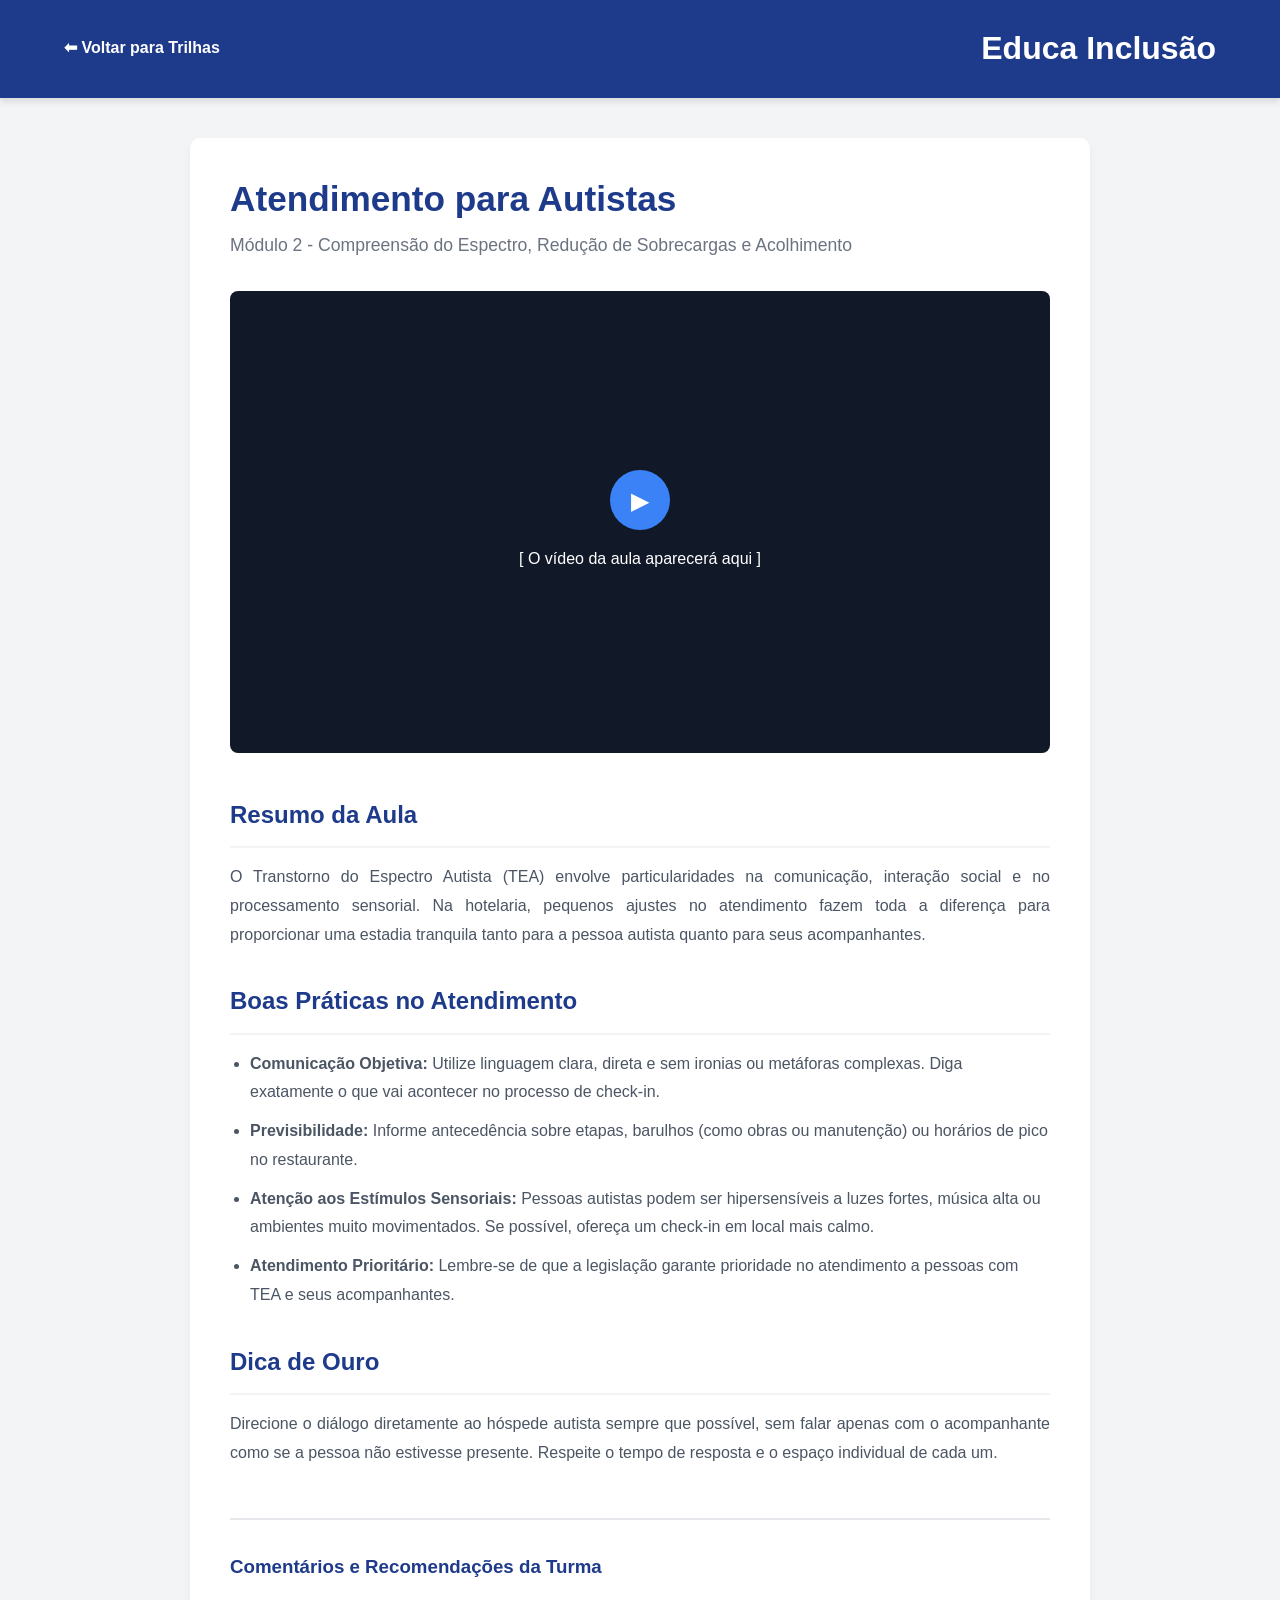
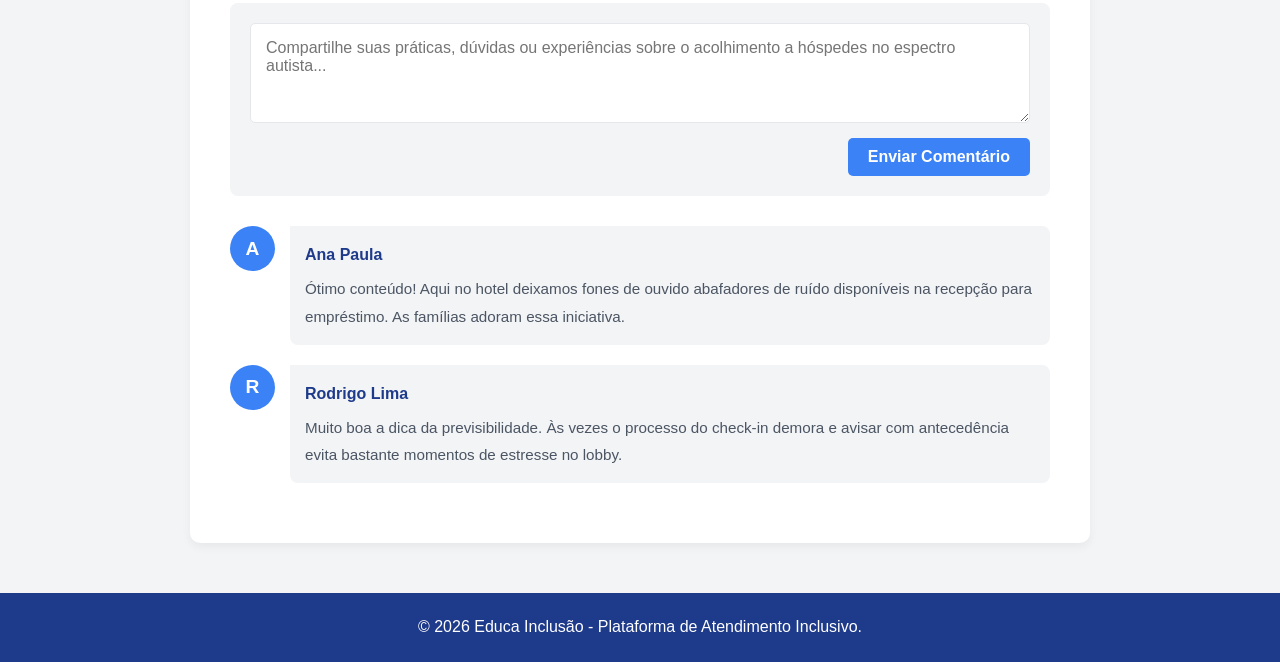
==== cursos02.html @ a68cb598 "primeiros passos" ====
<!DOCTYPE html>
<html lang="pt-BR">
<head>
    <meta charset="UTF-8">
    <meta name="viewport" content="width=device-width, initial-scale=1.0">
    <title>Curso: Atendimento para Autistas - Educa Inclusão</title>
    <style>
        /* ===== VARIÁVEIS DE CORES ===== */
        :root {
            --azul-escuro: #1E3A8A; 
            --azul-claro: #3B82F6; 
            --branco: #FFFFFF;
            --cinza-fundo: #F3F4F6; 
            --cinza-texto: #4B5563;
            --cinza-borda: #E5E7EB;
            --cinza-video: #111827;
        }

        /* ===== RESET BÁSICO ===== */
        * {
            margin: 0;
            padding: 0;
            box-sizing: border-box;
            font-family: 'Segoe UI', Tahoma, Geneva, Verdana, sans-serif;
        }

        body {
            background-color: var(--cinza-fundo);
            color: var(--cinza-texto);
            line-height: 1.8;
        }

        /* ===== CABEÇALHO ===== */
        header {
            background-color: var(--azul-escuro);
            color: var(--branco);
            padding: 20px 5%;
            display: flex;
            justify-content: space-between;
            align-items: center;
            box-shadow: 0 4px 6px rgba(0,0,0,0.1);
        }

        header .voltar {
            color: var(--branco);
            text-decoration: none;
            font-weight: bold;
            font-size: 1rem;
            display: flex;
            align-items: center;
            gap: 5px;
        }

        header .voltar:hover {
            color: var(--azul-claro);
        }

        /* ===== CONTAINER PRINCIPAL DO CURSO ===== */
        .conteudo-curso {
            max-width: 900px;
            margin: 40px auto;
            background-color: var(--branco);
            padding: 40px;
            border-radius: 10px;
            box-shadow: 0 4px 10px rgba(0,0,0,0.05);
        }

        /* ===== CABEÇALHO DA AULA ===== */
        .aula-header h1 {
            color: var(--azul-escuro);
            font-size: 2.2rem;
            margin-bottom: 10px;
            line-height: 1.2;
        }

        .aula-header p {
            font-size: 1.1rem;
            color: #6B7280;
            margin-bottom: 30px;
        }

        /* ===== ESPAÇO PARA A VÍDEO AULA ===== */
        .video-container {
            width: 100%;
            background-color: var(--cinza-video);
            aspect-ratio: 16 / 9;
            border-radius: 8px;
            display: flex;
            flex-direction: column;
            justify-content: center;
            align-items: center;
            color: var(--branco);
            margin-bottom: 40px;
            position: relative;
        }

        .play-btn {
            width: 60px;
            height: 60px;
            background-color: var(--azul-claro);
            border-radius: 50%;
            display: flex;
            justify-content: center;
            align-items: center;
            font-size: 24px;
            cursor: pointer;
            transition: transform 0.2s ease;
        }

        .play-btn:hover {
            transform: scale(1.1);
        }

        /* ===== ÁREA DE TEXTO ===== */
        .material-leitura h2 {
            color: var(--azul-escuro);
            font-size: 1.5rem;
            margin-top: 30px;
            margin-bottom: 15px;
            border-bottom: 2px solid var(--cinza-fundo);
            padding-bottom: 10px;
        }

        .material-leitura p {
            margin-bottom: 20px;
            text-align: justify;
        }
        
        .material-leitura ul {
            margin-left: 20px;
            margin-bottom: 20px;
        }

        .material-leitura li {
            margin-bottom: 10px;
        }

        /* ===== ÁREA DE COMENTÁRIOS E RECOMENDAÇÕES ===== */
        .comentarios-section {
            margin-top: 50px;
            padding-top: 30px;
            border-top: 2px solid var(--cinza-borda);
        }

        .comentarios-section h3 {
            color: var(--azul-escuro);
            margin-bottom: 20px;
        }

        .caixa-comentario {
            display: flex;
            flex-direction: column;
            gap: 15px;
            margin-bottom: 30px;
            background-color: var(--cinza-fundo);
            padding: 20px;
            border-radius: 8px;
        }

        .caixa-comentario textarea {
            width: 100%;
            padding: 15px;
            border: 1px solid var(--cinza-borda);
            border-radius: 5px;
            resize: vertical;
            min-height: 100px;
            font-size: 1rem;
        }

        .btn-enviar {
            background-color: var(--azul-claro);
            color: var(--branco);
            border: none;
            padding: 10px 20px;
            font-size: 1rem;
            border-radius: 5px;
            cursor: pointer;
            align-self: flex-end;
            font-weight: bold;
            transition: background-color 0.3s ease;
        }

        .btn-enviar:hover {
            background-color: var(--azul-escuro);
        }

        .comentario-item {
            display: flex;
            gap: 15px;
            margin-bottom: 20px;
        }

        .avatar {
            width: 45px;
            height: 45px;
            background-color: var(--azul-claro);
            color: var(--branco);
            border-radius: 50%;
            display: flex;
            justify-content: center;
            align-items: center;
            font-weight: bold;
            font-size: 1.2rem;
            flex-shrink: 0;
        }

        .comentario-conteudo {
            background-color: var(--cinza-fundo);
            padding: 15px;
            border-radius: 0 8px 8px 8px;
            width: 100%;
        }

        .comentario-conteudo h4 {
            color: var(--azul-escuro);
            font-size: 1rem;
            margin-bottom: 5px;
        }

        .comentario-conteudo p {
            font-size: 0.95rem;
            margin: 0;
        }

        footer {
            background-color: var(--azul-escuro);
            color: var(--branco);
            text-align: center;
            padding: 20px;
            margin-top: 50px;
        }

        @media (max-width: 768px) {
            .conteudo-curso {
                margin: 20px;
                padding: 20px;
            }
        }
    </style>
</head>
<body>

    <header>
        <a href="index.html" class="voltar">⬅ Voltar para Trilhas</a>
        <h1>Educa Inclusão</h1>
    </header>

    <main class="conteudo-curso">
        
        <section class="aula-header">
            <h1>Atendimento para Autistas</h1>
            <p>Módulo 2 - Compreensão do Espectro, Redução de Sobrecargas e Acolhimento</p>
        </section>

        <section class="video-container">
            <div class="play-btn">▶</div>
            <p style="margin-top: 15px;">[ O vídeo da aula aparecerá aqui ]</p>
        </section>

        <section class="material-leitura">
            <h2>Resumo da Aula</h2>
            <p>O Transtorno do Espectro Autista (TEA) envolve particularidades na comunicação, interação social e no processamento sensorial. Na hotelaria, pequenos ajustes no atendimento fazem toda a diferença para proporcionar uma estadia tranquila tanto para a pessoa autista quanto para seus acompanhantes.</p>
            
            <h2>Boas Práticas no Atendimento</h2>
            <ul>
                <li><strong>Comunicação Objetiva:</strong> Utilize linguagem clara, direta e sem ironias ou metáforas complexas. Diga exatamente o que vai acontecer no processo de check-in.</li>
                <li><strong>Previsibilidade:</strong> Informe antecedência sobre etapas, barulhos (como obras ou manutenção) ou horários de pico no restaurante.</li>
                <li><strong>Atenção aos Estímulos Sensoriais:</strong> Pessoas autistas podem ser hipersensíveis a luzes fortes, música alta ou ambientes muito movimentados. Se possível, ofereça um check-in em local mais calmo.</li>
                <li><strong>Atendimento Prioritário:</strong> Lembre-se de que a legislação garante prioridade no atendimento a pessoas com TEA e seus acompanhantes.</li>
            </ul>

            <h2>Dica de Ouro</h2>
            <p>Direcione o diálogo diretamente ao hóspede autista sempre que possível, sem falar apenas com o acompanhante como se a pessoa não estivesse presente. Respeite o tempo de resposta e o espaço individual de cada um.</p>
        </section>

        <section class="comentarios-section">
            <h3>Comentários e Recomendações da Turma</h3>
            
            <div class="caixa-comentario">
                <textarea placeholder="Compartilhe suas práticas, dúvidas ou experiências sobre o acolhimento a hóspedes no espectro autista..."></textarea>
                <button class="btn-enviar">Enviar Comentário</button>
            </div>

            <div class="comentario-item">
                <div class="avatar">A</div>
                <div class="comentario-conteudo">
                    <h4>Ana Paula</h4>
                    <p>Ótimo conteúdo! Aqui no hotel deixamos fones de ouvido abafadores de ruído disponíveis na recepção para empréstimo. As famílias adoram essa iniciativa.</p>
                </div>
            </div>

            <div class="comentario-item">
                <div class="avatar">R</div>
                <div class="comentario-conteudo">
                    <h4>Rodrigo Lima</h4>
                    <p>Muito boa a dica da previsibilidade. Às vezes o processo do check-in demora e avisar com antecedência evita bastante momentos de estresse no lobby.</p>
                </div>
            </div>

        </section>

    </main>

    <footer>
        <p>&copy; 2026 Educa Inclusão - Plataforma de Atendimento Inclusivo.</p>
    </footer>

</body>
</html>
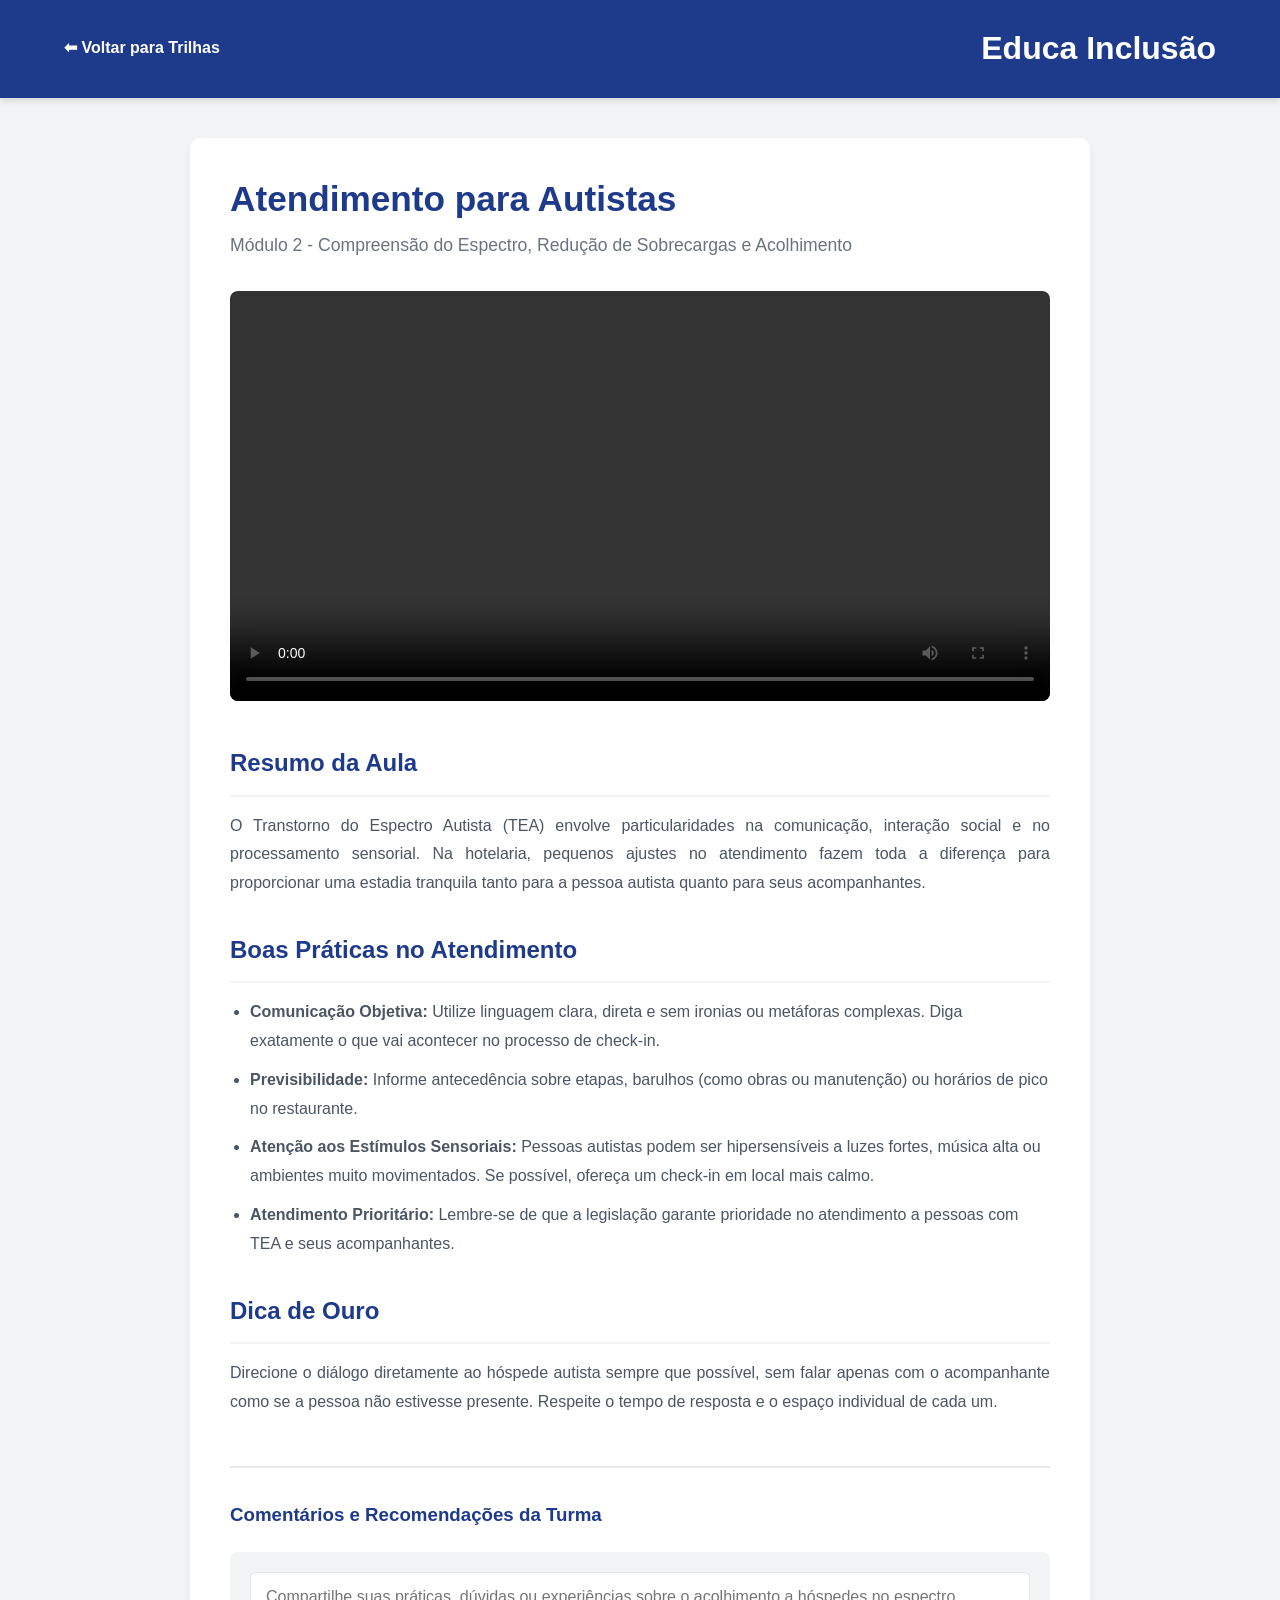
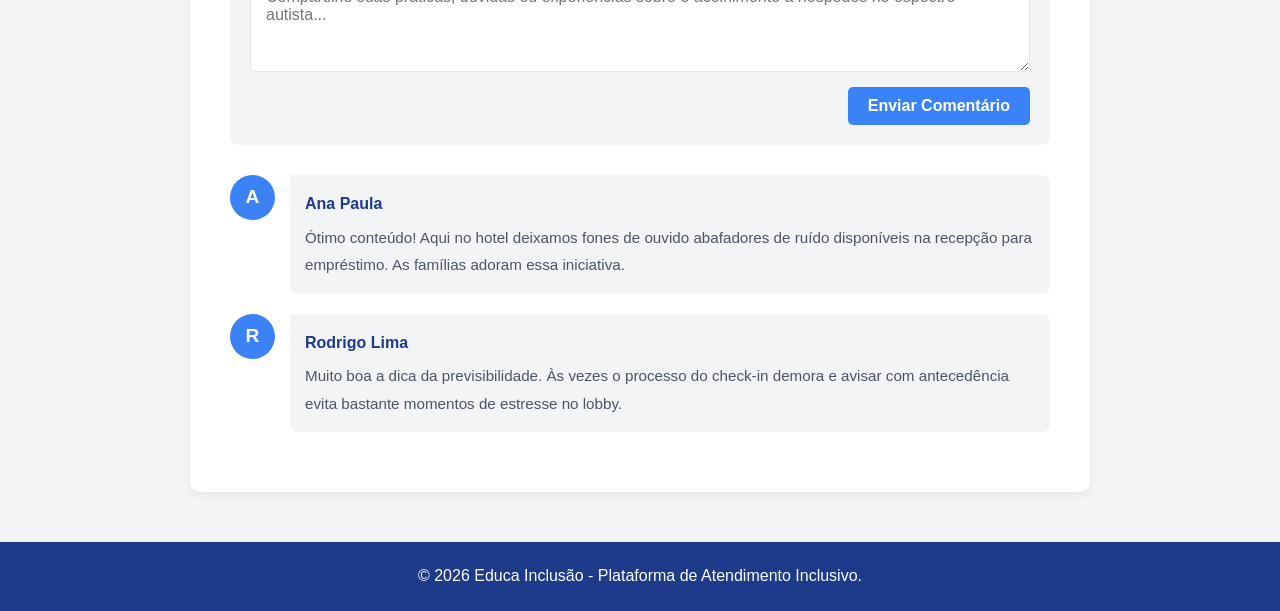
==== commit 69a7d347: "videaula adicionada no segundo curso(atendimento para autistas)" ====
--- a/cursos02.html
+++ b/cursos02.html
@@ -252,9 +252,15 @@
             <p>Módulo 2 - Compreensão do Espectro, Redução de Sobrecargas e Acolhimento</p>
         </section>
 
-        <section class="video-container">
-            <div class="play-btn">▶</div>
-            <p style="margin-top: 15px;">[ O vídeo da aula aparecerá aqui ]</p>
+       <!-- VÍDEO AULA NATIVA -->
+        <section class="video-container" style="background: transparent; aspect-ratio: auto;">
+            <video controls style="width: 100%; border-radius: 8px; outline: none;">
+                <!-- Mude o 'src' abaixo para o nome real do seu vídeo -->
+                <source src="video/cursos02.mp4.mp4" type="video/mp4">
+                
+                <!-- Esta mensagem só aparece se o navegador for muito antigo -->
+                <p>Seu navegador não suporta a reprodução deste vídeo.</p>
+            </video>
         </section>
 
         <section class="material-leitura">
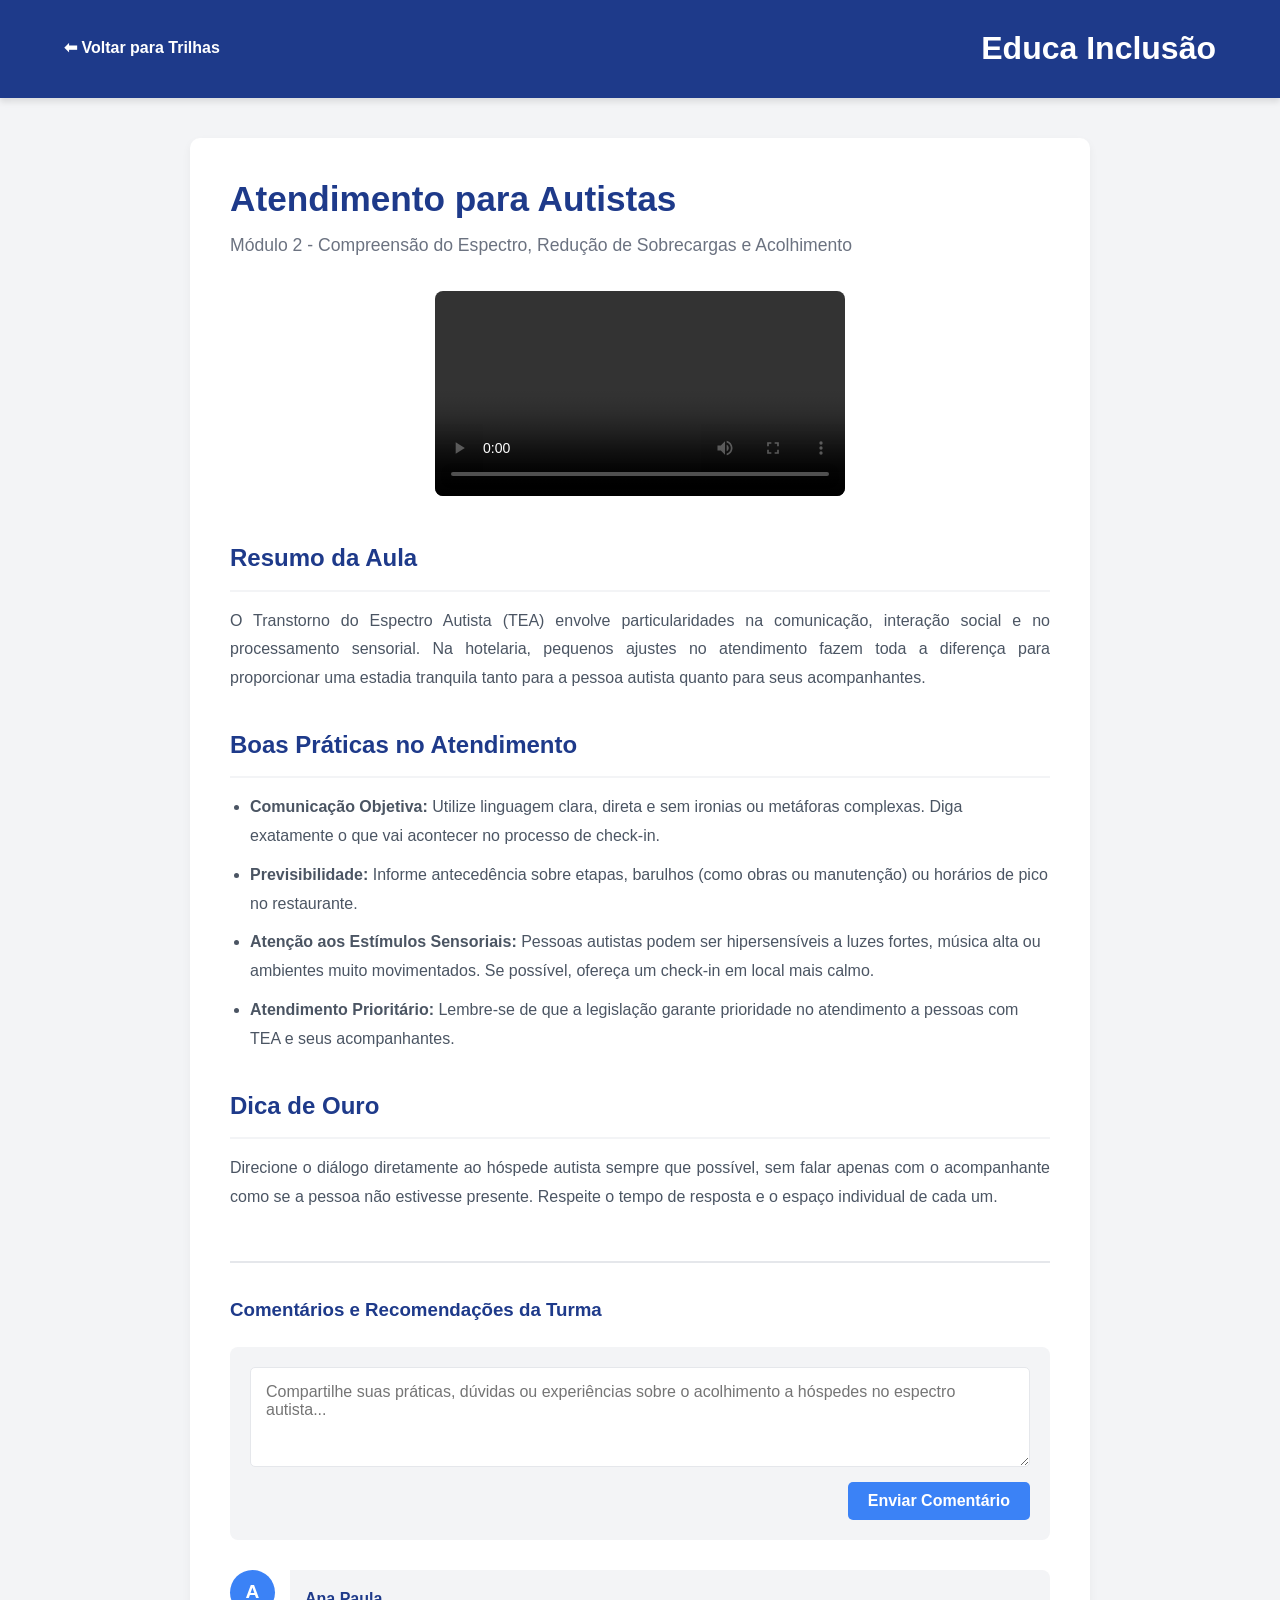
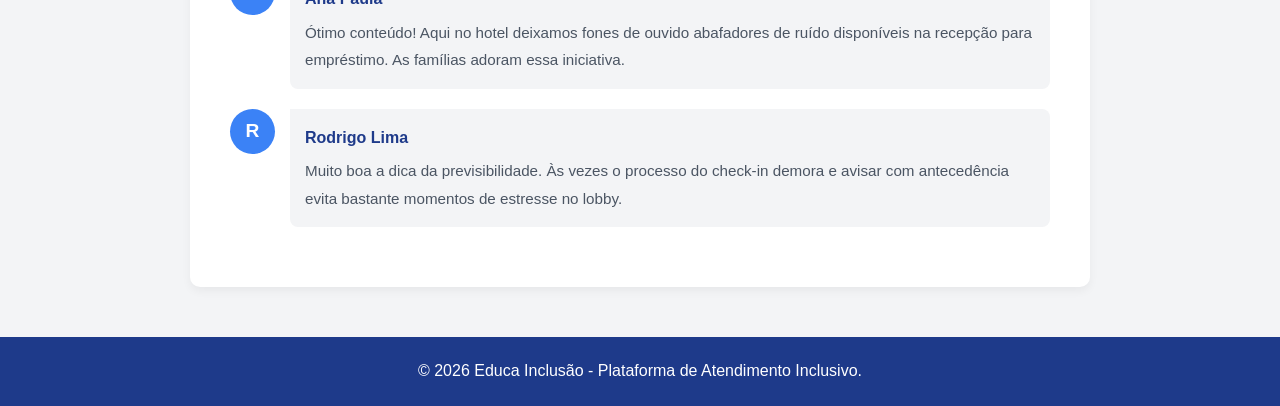
==== commit 192208b7: "ajuste no tamanho do video" ====
--- a/cursos02.html
+++ b/cursos02.html
@@ -254,7 +254,7 @@
 
        <!-- VÍDEO AULA NATIVA -->
         <section class="video-container" style="background: transparent; aspect-ratio: auto;">
-            <video controls style="width: 100%; border-radius: 8px; outline: none;">
+            <video controls style="width: 50%; border-radius: 8px; outline: none;">
                 <!-- Mude o 'src' abaixo para o nome real do seu vídeo -->
                 <source src="video/cursos02.mp4.mp4" type="video/mp4">
                 
